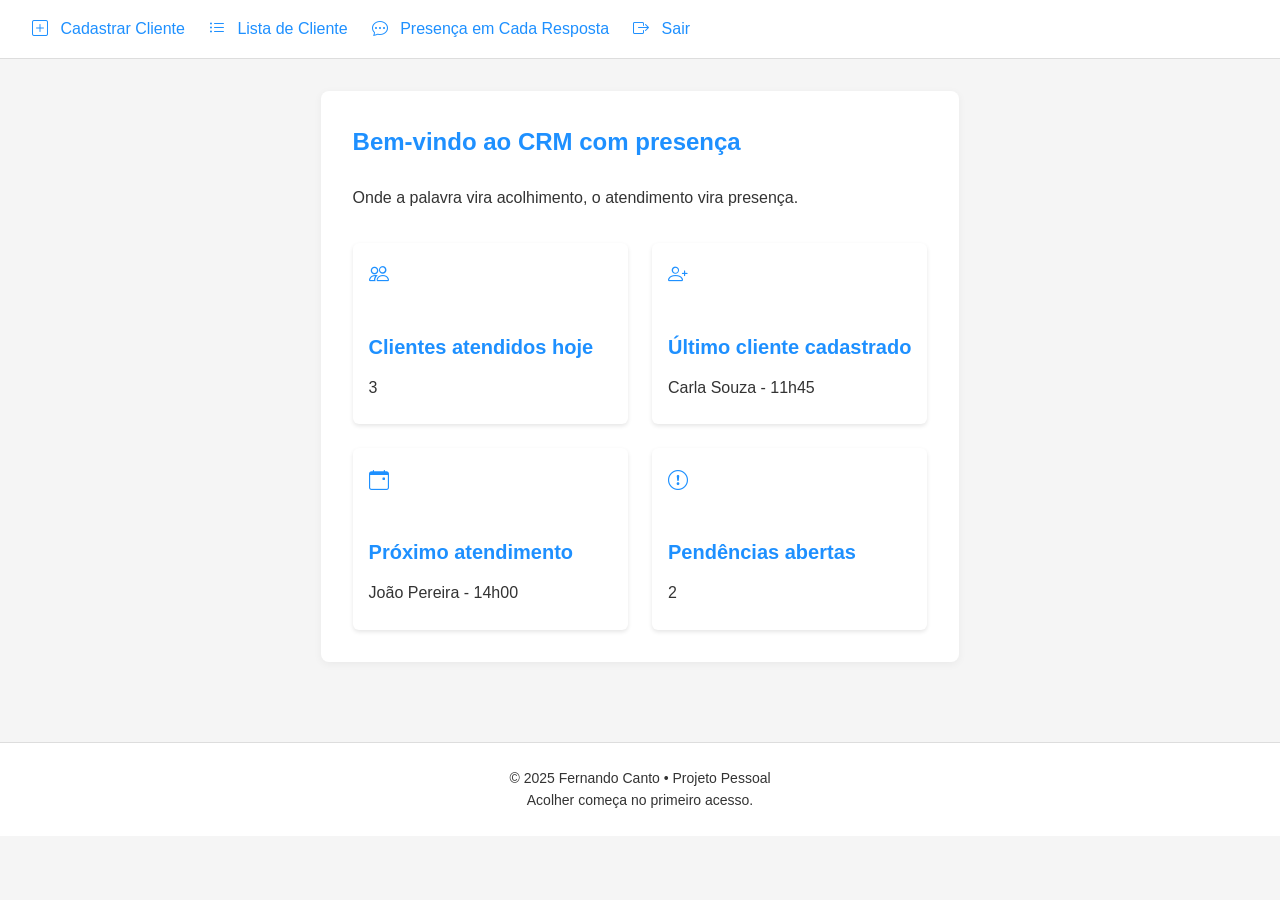
==== index.html @ e4c62bef "alteração" ====
<!DOCTYPE html>
<html lang="pt-br">
<head>
  <meta charset="UTF-8">
  <meta name="viewport" content="width=device-width, initial-scale=1.0">
  <title>CRM com Presença - Home</title>
  <link rel="stylesheet" href="CSS/style.css">
  <!-- Você pode adicionar Bootstrap Icons se quiser -->
  <link rel="stylesheet" href="https://cdn.jsdelivr.net/npm/bootstrap-icons@1.10.5/font/bootstrap-icons.css">
</head>
<body>
  <header>
    <nav>
        <ul class="menu">
            <li><i class="bi bi-plus-square"></i> <a href="cadastrar-cliente.html">Cadastrar Cliente</a></li>
            <li><i class="bi bi-list-ul"></i> <a href="lista_clientes.html">Lista de Cliente</a></li>
            <li><i class="bi bi-chat-dots"></i> <a href="presenca-em-cada-resposta.html">Presença em Cada Resposta</a></li>
            <li><i class="bi bi-box-arrow-right"></i> <a href="login.html">Sair</a></li>
          </ul>
    </nav>
  </header>

  <main>
    <section class="boas-vindas">
      <h1>Bem-vindo ao CRM com presença</h1>
      <p>Onde a palavra vira acolhimento, o atendimento vira presença.</p>
    </section>

    <section class="cards-informativos">
      <div class="card">
        <i class="bi bi-people"></i>
        <h2>Clientes atendidos hoje</h2>
        <p>3</p>
      </div>
      <div class="card">
        <i class="bi bi-person-plus"></i>
        <h2>Último cliente cadastrado</h2>
        <p>Carla Souza - 11h45</p>
      </div>
      <div class="card">
        <i class="bi bi-calendar-event"></i>
        <h2>Próximo atendimento</h2>
        <p>João Pereira - 14h00</p>
      </div>
      <div class="card">
        <i class="bi bi-exclamation-circle"></i>
        <h2>Pendências abertas</h2>
        <p>2</p>
      </div>
    </section>
  </main>

  <footer>
    <p>© 2025 Fernando Canto • Projeto Pessoal</p>
    <p>Acolher começa no primeiro acesso.</p>
  </footer>
</body>
</html>
---- CSS/style.css ----
/* Reset simples – tira margem e padding padrão de todos os elementos */
* {
    margin: 0;
    padding: 0;
    box-sizing: border-box; /* Faz com que largura/altura incluam borda e padding */
  }
  
  /* Estilo base do corpo da página */
  body {
    font-family: 'Segoe UI', sans-serif;
    background-color: #F5F5F5;
    color: #333333;
    line-height: 1.6;
    margin: 0;           /* tira espaçamentos externos */
    padding: 0;          /* evita padding lateral geral */
    display: flex;
    flex-direction: column;
    min-height: 100vh;   /* força a altura total da tela */
  }
  
  
  header {
    background-color: #FFFFFF;
    padding: 16px 32px;
    border-bottom: 1px solid #DDDDDD;
  }
  
  /* FOOTER – centralizado e com espaçamento adequado */
footer {
    background-color: #FFFFFF;
    text-align: center;
    padding: 24px 32px;
    margin-top: 48px;
    font-size: 14px;
    border-top: 1px solid #DDDDDD;
    width: 100%;
  }
  
  
  
  
  /* Menu horizontal com espaçamento entre os itens */
  .menu {
    display: flex;
    gap: 24px;
    list-style: none; /* Tira as bolinhas do menu */
    font-size: 16px;
  }
  
  /* Ícones do menu – azul e com espaço à direita */
  .menu i {
    margin-right: 8px;
    color: #1E90FF; /* Azul vibrante */
  }
  
  main {
    max-width: 1200px; /* Aumenta a largura do quadro branco */
    margin: 32px auto;
    background-color: #FFFFFF;
    padding: 32px;
    border-radius: 8px;
    box-shadow: 0 2px 8px rgba(0,0,0,0.04);
  }
  
  
  
  
  /* Títulos principais e subtítulos com azul e margem */
  h1, h2 {
    margin-bottom: 16px;
    color: #1E90FF;
  }
  
  /* Links azuis sem sublinhado */
  a {
    color: #1E90FF;
    text-decoration: none;
  }
  
  /* Estilo de status "Ativo" */
  .status.ativo {
    color: #2E8B57; /* Verde escuro */
    font-weight: bold;
  }
  
  /* Estilo de status "Pendente" */
  .status.pendente {
    color: #FFA500; /* Laranja */
    font-weight: bold;
  }
  
  /* Citação com barra azul na lateral */
  blockquote {
    font-style: italic;
    border-left: 4px solid #1E90FF;
    padding-left: 16px;
    margin: 24px 0;
  }
  
  /* === FORMULÁRIO DE CADASTRO === */
  
  /* Formulário em duas colunas */
  form {
    display: grid;
    grid-template-columns: 1fr 1fr;
    gap: 24px;
  }
  
  /* Cada grupo de campo empilhado (label em cima, input embaixo) */
  .form-group {
    display: flex;
    flex-direction: column;
  }
  
  /* Label do campo */
  .form-group label {
    font-weight: bold;
    margin-bottom: 6px;
    color: #333333;
  }
  
  /* Campos de input, select e textarea padrão */
  .form-group input,
  .form-group select,
  .form-group textarea {
    padding: 10px 12px;
    border: 1px solid #DDDDDD;
    border-radius: 6px;
    font-size: 16px;
    background-color: #FFFFFF;
  }
  
  /* Área de observação ocupa duas colunas */
  textarea {
    resize: vertical;
    min-height: 100px;
    grid-column: span 2;
  }
  
  /* Botão azul com efeito hover */
  button {
    grid-column: span 2;
    padding: 12px;
    background-color: #1E90FF;
    color: white;
    font-size: 16px;
    font-weight: bold;
    border: none;
    border-radius: 6px;
    cursor: pointer;
    transition: background 0.2s ease-in-out;
  }
  
  /* Hover no botão */
  button:hover {
    background-color: #187bcd;
  }
  
  /* === CARDS DA HOME === */

/* Container dos cards com layout fluido e responsivo */
.cards-informativos {
    display: grid;
    grid-template-columns: repeat(2, 1fr); /* Duas colunas */
    gap: 24px;
    margin-top: 32px;
  }
  
  
  /* Cada card com fundo branco, sombra e padding */
  .card {
    background-color: #ffffff;
    border-radius: 6px;
    box-shadow: 0 2px 4px rgba(0, 0, 0, 0.1);
    padding: 16px;
    min-height: 140px; /* Mantém todos os cards com altura mínima igual */
    display: flex;
    flex-direction: column;
    justify-content: space-between; /* Espaça o conteúdo igualmente */
  }
  
  /* Ícone do card */
  .card i {
    display: block;
    margin-bottom: 8px;
    font-size: 20px;
    color: #1E90FF;
  }
  
  /* Título do card */
  .card strong {
    display: block;
    font-weight: bold;
    margin-bottom: 4px;
  }
  
  /* === TABELA DE CLIENTES === */
  
  .tabela-clientes {
    width: 100%;
    border-collapse: collapse;
    margin-top: 24px;
    background-color: #fff;
    border-radius: 6px;
    overflow: hidden;
    box-shadow: 0 2px 4px rgba(0,0,0,0.05);
  }
  
  /* Cabeçalho da tabela com fundo azul */
  .tabela-clientes th {
    background-color: #1E90FF;
    color: white;
    text-align: left;
    padding: 12px;
    font-size: 14px;
  }
  
  /* Células da tabela */
  .tabela-clientes td {
    padding: 12px;
    border-top: 1px solid #eee;
    font-size: 14px;
  }
  
  /* Links da tabela */
  .tabela-clientes a {
    color: #1E90FF;
    text-decoration: none;
    font-weight: bold;
  }
  
  /* Hover nos links da tabela */
  .tabela-clientes a:hover {
    text-decoration: underline;
  }
  

  /* === ESTILO: Detalhe do Cliente === */

main {
    max-width: 800px;
    margin: 32px auto;
    background-color: #FFFFFF;
    padding: 32px;
    border-radius: 8px;
    box-shadow: 0 2px 8px rgba(0,0,0,0.05);
  }
  
  main h1 {
    font-size: 24px;
    color: #1E90FF;
    margin-bottom: 24px;
  }
  
  main h2 {
    font-size: 20px;
    color: #1E90FF;
    margin: 32px 0 12px;
    display: flex;
    align-items: center;
    gap: 8px;
  }
  
  main strong {
    font-weight: bold;
  }
  
  main p {
    margin-bottom: 8px;
  }
  
  main ul {
    padding-left: 20px;
    margin-top: 8px;
  }
  
  .voltar {
    display: inline-block;
    margin-top: 24px;
    color: #1E90FF;
    text-decoration: none;
    font-weight: bold;
  }
  
  .voltar:hover {
    text-decoration: underline;
  }
  
 /* === LOGIN === */

.tela-login {
    display: flex;
    flex-direction: column;
    align-items: center;
    padding: 48px 16px 24px;
    min-height: calc(100vh - 100px); /* espaço pro rodapé */
    background-color: #F5F5F5;
  }
  
  .login-titulo {
    font-size: 24px;
    margin-bottom: 16px;
    color: #1E90FF;
  }
  
  .avatar-placeholder {
    width: 120px;
    height: 120px;
    background-color: #eee;
    border-radius: 50%;
    box-shadow: 0 2px 6px rgba(0,0,0,0.1);
    margin-bottom: 32px;
  }
  
  .login-box {
    background-color: #ffffff;
    padding: 32px;
    border-radius: 8px;
    box-shadow: 0 2px 8px rgba(0,0,0,0.05);
    width: 100%;
    max-width: 400px;
  }
  
  .login-box form {
    display: flex;
    flex-direction: column;
    gap: 16px;
  }
  
  .login-box button {
    width: 100%;
  }
  
  .esqueci-senha {
    text-align: center;
    margin-top: 16px;
  }
  
  .esqueci-senha a {
    color: #1E90FF;
    font-size: 14px;
    text-decoration: none;
  }

 /* DESTAQUE EXCLUSIVO PARA A PÁGINA "Presença em Cada Resposta" */
.destaque {
    background-color: #ffffff;
    padding: 32px;
    border-radius: 10px;
    box-shadow: 0 4px 10px rgba(0, 0, 0, 0.06);
    margin-top: 32px;
  }
  
  /* Deixa o blockquote mais bonito e suave */
  blockquote {
    background-color: #f0f8ff;
    border-left: 4px solid #1E90FF;
    padding: 16px;
    font-style: italic;
    border-radius: 6px;
    margin-top: 24px;
    color: #333;
  }
  
  /* Aumenta um pouco o ícone no título */
  .apresentacao h1 i {
    font-size: 24px;
    margin-right: 8px;
  }
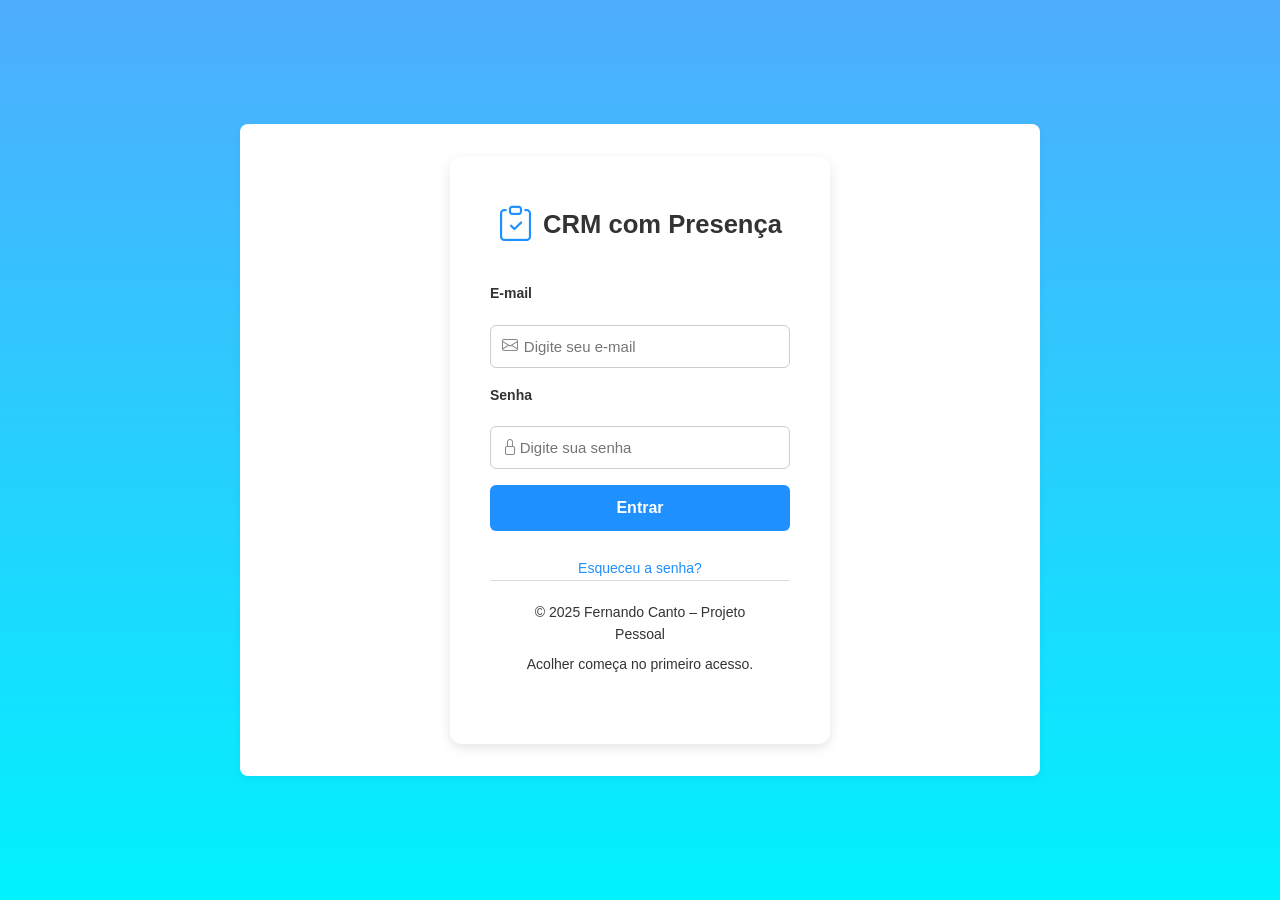
==== commit 136f396a: "code" ====
--- a/index.html
+++ b/index.html
@@ -12,10 +12,12 @@
   <header>
     <nav>
         <ul class="menu">
+            <li id="user-info"></li>
             <li><i class="bi bi-plus-square"></i> <a href="cadastrar-cliente.html">Cadastrar Cliente</a></li>
             <li><i class="bi bi-list-ul"></i> <a href="lista_clientes.html">Lista de Cliente</a></li>
             <li><i class="bi bi-chat-dots"></i> <a href="presenca-em-cada-resposta.html">Presença em Cada Resposta</a></li>
             <li><i class="bi bi-box-arrow-right"></i> <a href="login.html">Sair</a></li>
+            <li><i class="bi bi-box-arrow-right"></i> <a href="#" id="logoutBtn">Sair</a></li>
           </ul>
     </nav>
   </header>
@@ -54,5 +56,6 @@
     <p>© 2025 Fernando Canto • Projeto Pessoal</p>
     <p>Acolher começa no primeiro acesso.</p>
   </footer>
+  <script src="js/auth.js"></script>
 </body>
-</html>
+</html>
--- a/CSS/style.css
+++ b/CSS/style.css
@@ -5,10 +5,11 @@
     box-sizing: border-box; /* Faz com que largura/altura incluam borda e padding */
   }
   
+  
   /* Estilo base do corpo da página */
   body {
     font-family: 'Segoe UI', sans-serif;
-    background-color: #F5F5F5;
+    background: linear-gradient(to bottom, #4facfe 0%, #00f2fe 100%);
     color: #333333;
     line-height: 1.6;
     margin: 0;           /* tira espaçamentos externos */
@@ -17,6 +18,7 @@
     flex-direction: column;
     min-height: 100vh;   /* força a altura total da tela */
   }
+
   
   
   header {
@@ -27,15 +29,17 @@
   
   /* FOOTER – centralizado e com espaçamento adequado */
 footer {
-    background-color: #FFFFFF;
-    text-align: center;
-    padding: 24px 32px;
-    margin-top: 48px;
-    font-size: 14px;
-    border-top: 1px solid #DDDDDD;
-    width: 100%;
-  }
-  
+    background-color: #fff;
+  text-align: center;
+  padding: 20px;
+  margin-top: auto;
+  font-size: 14px;
+  color: #333333;
+  border-top: 1px solid #DDDDDD;
+  width: 100%;
+  }
+  
+
   
   
   
@@ -44,7 +48,7 @@
     display: flex;
     gap: 24px;
     list-style: none; /* Tira as bolinhas do menu */
-    font-size: 16px;
+    font-size: 18px;
   }
   
   /* Ícones do menu – azul e com espaço à direita */
@@ -286,85 +290,131 @@
     text-decoration: underline;
   }
   
- /* === LOGIN === */
-
-.tela-login {
-    display: flex;
-    flex-direction: column;
-    align-items: center;
-    padding: 48px 16px 24px;
-    min-height: calc(100vh - 100px); /* espaço pro rodapé */
-    background-color: #F5F5F5;
-  }
-  
-  .login-titulo {
-    font-size: 24px;
-    margin-bottom: 16px;
-    color: #1E90FF;
-  }
-  
-  .avatar-placeholder {
-    width: 120px;
-    height: 120px;
-    background-color: #eee;
-    border-radius: 50%;
-    box-shadow: 0 2px 6px rgba(0,0,0,0.1);
-    margin-bottom: 32px;
-  }
-  
-  .login-box {
-    background-color: #ffffff;
-    padding: 32px;
-    border-radius: 8px;
-    box-shadow: 0 2px 8px rgba(0,0,0,0.05);
-    width: 100%;
-    max-width: 400px;
-  }
-  
-  .login-box form {
-    display: flex;
-    flex-direction: column;
-    gap: 16px;
-  }
-  
-  .login-box button {
-    width: 100%;
-  }
-  
-  .esqueci-senha {
-    text-align: center;
-    margin-top: 16px;
-  }
-  
-  .esqueci-senha a {
-    color: #1E90FF;
-    font-size: 14px;
-    text-decoration: none;
-  }
-
- /* DESTAQUE EXCLUSIVO PARA A PÁGINA "Presença em Cada Resposta" */
-.destaque {
-    background-color: #ffffff;
-    padding: 32px;
-    border-radius: 10px;
-    box-shadow: 0 4px 10px rgba(0, 0, 0, 0.06);
-    margin-top: 32px;
-  }
-  
-  /* Deixa o blockquote mais bonito e suave */
-  blockquote {
-    background-color: #f0f8ff;
-    border-left: 4px solid #1E90FF;
-    padding: 16px;
-    font-style: italic;
-    border-radius: 6px;
-    margin-top: 24px;
-    color: #333;
-  }
-  
-  /* Aumenta um pouco o ícone no título */
-  .apresentacao h1 i {
-    font-size: 24px;
-    margin-right: 8px;
-  }
-  +  /* Login */
+
+
+ body {
+  font-family: 'Segoe UI', sans-serif;
+  background-color: #f5f5f5;
+  margin: 0;
+  
+  
+}
+
+.container {
+  display: flex;
+  justify-content: center;
+  align-items: center;
+  width: 100%;
+}
+
+.login-box {
+  background: #fff;
+  padding: 40px;
+  border-radius: 12px;
+  box-shadow: 0 4px 12px rgba(0, 0, 0, 0.1);
+  width: 380px;
+  text-align: center;
+}
+
+.logo {
+  display: flex;
+  align-items: center;
+  justify-content: center;
+  font-size: 1.6rem;
+  margin-bottom: 30px;
+}
+
+.logo i {
+  font-size: 2.2rem;
+  color: #1E90FF;
+  margin-right: 10px;
+}
+
+.titulo-logo {
+  font-weight: bold;
+}
+
+.login-form {
+  display: flex;
+  flex-direction: column;
+  gap: 16px;
+  text-align: left;
+}
+
+.login-form label {
+  font-weight: bold;
+  font-size: 14px;
+  color: #333;
+  margin-bottom: 4px;
+}
+
+.input-wrapper {
+  position: relative;
+}
+
+.input-wrapper i {
+  position: absolute;
+  top: 50%;
+  left: 12px;
+  transform: translateY(-50%);
+  color: #888;
+  font-size: 16px;
+}
+
+.input-wrapper input {
+  padding-left: 38px;
+  width: 100%;
+  padding: 12px;
+  font-size: 15px;
+  border-radius: 6px;
+  border: 1px solid #ccc;
+}
+
+button {
+  background-color: #1E90FF;
+  color: white;
+  padding: 14px;
+  font-size: 16px;
+  border: none;
+  border-radius: 6px;
+  cursor: pointer;
+  transition: background-color 0.3s;
+}
+
+button:hover {
+  background-color: #187bcd;
+}
+
+.forgot-password {
+  text-align: center;
+  color: #1E90FF;
+  font-size: 14px;
+  text-decoration: none;
+  margin-top: 10px;
+}
+
+/* ——— Só para a página de login ——— */
+body.login-page {
+  /* gradiente vertical */
+  background: linear-gradient(to bottom, #4facfe 0%, #00f2fe 100%);
+  display: flex;
+  justify-content: center;
+  align-items: center;
+  min-height: 100vh;
+  margin: 0;
+}
+
+/* mantém o container e o bloco internos iguais aos que você já tinha */
+body.login-page .container {
+  width: 100%;
+}
+
+body.login-page .login-box {
+  background: #fff;
+  padding: 40px;
+  border-radius: 12px;
+  box-shadow: 0 4px 12px rgba(0,0,0,0.1);
+  width: 380px;
+  text-align: center;
+}
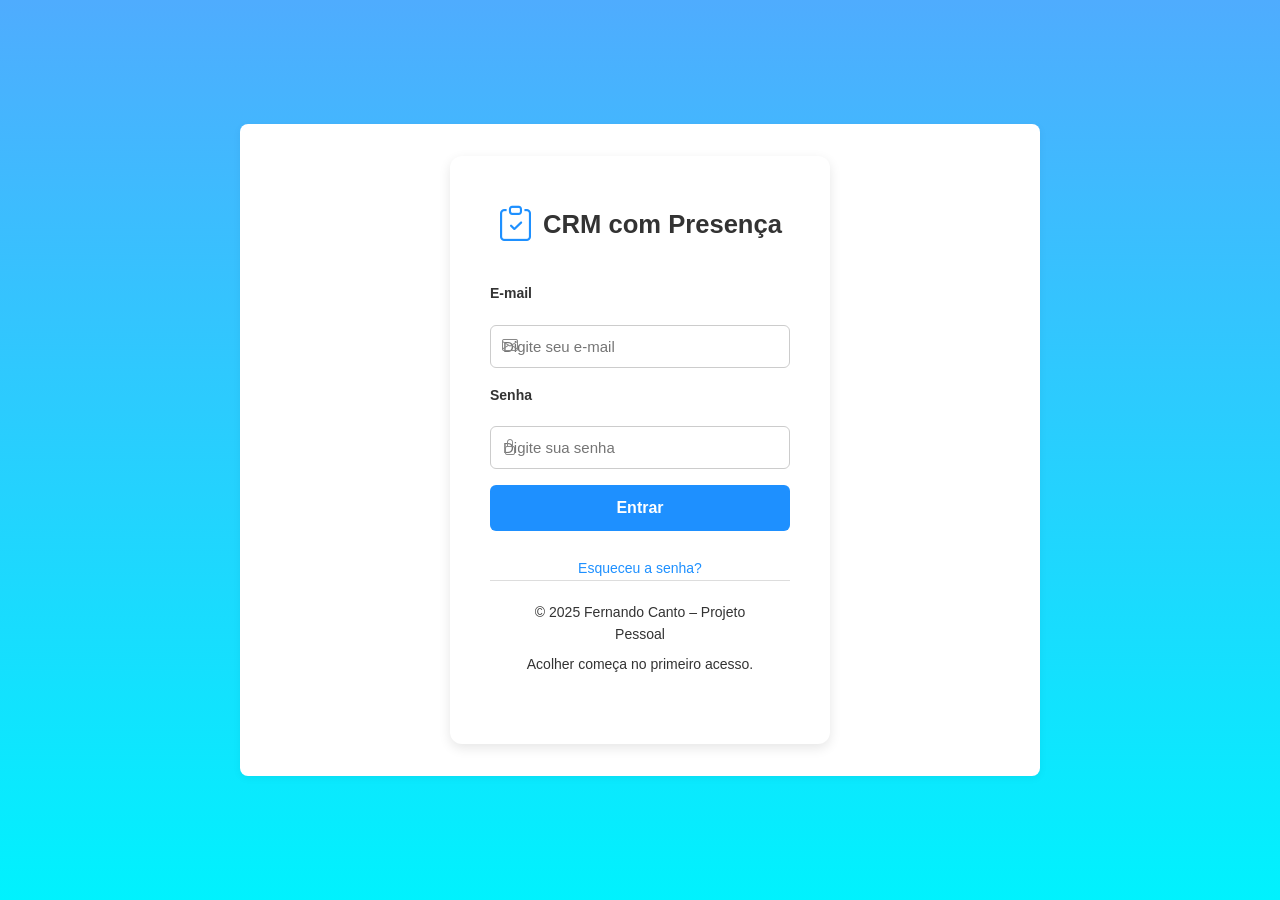
==== commit dd181337: "git add code" ====
--- a/index.html
+++ b/index.html
@@ -13,11 +13,13 @@
     <nav>
         <ul class="menu">
             <li id="user-info"></li>
+            <li><i class="bi bi-house"></i> <a href="index.html">Home</a></li>
             <li><i class="bi bi-plus-square"></i> <a href="cadastrar-cliente.html">Cadastrar Cliente</a></li>
             <li><i class="bi bi-list-ul"></i> <a href="lista_clientes.html">Lista de Cliente</a></li>
             <li><i class="bi bi-chat-dots"></i> <a href="presenca-em-cada-resposta.html">Presença em Cada Resposta</a></li>
-            <li><i class="bi bi-box-arrow-right"></i> <a href="login.html">Sair</a></li>
-            <li><i class="bi bi-box-arrow-right"></i> <a href="#" id="logoutBtn">Sair</a></li>
+            <li><i class="bi bi-box-arrow-right"></i> <a href="login_home.html" id="logout-link">Sair</a></li>
+
+           
           </ul>
     </nav>
   </header>
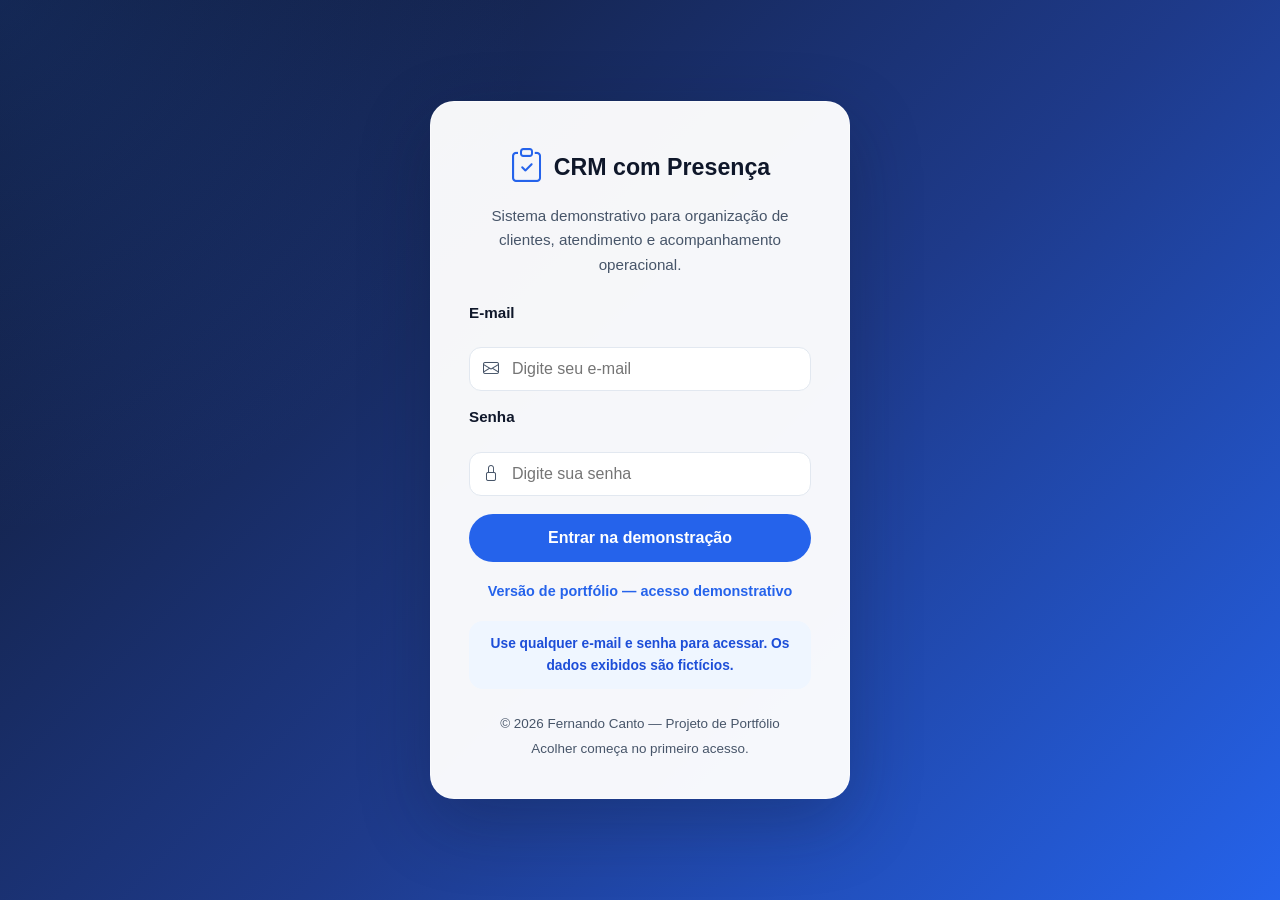
==== commit c73f77cf: "Melhora dashboard inicial do CRM" ====
--- a/index.html
+++ b/index.html
@@ -5,58 +5,58 @@
   <meta name="viewport" content="width=device-width, initial-scale=1.0">
   <title>CRM com Presença - Home</title>
   <link rel="stylesheet" href="CSS/style.css">
-  <!-- Você pode adicionar Bootstrap Icons se quiser -->
   <link rel="stylesheet" href="https://cdn.jsdelivr.net/npm/bootstrap-icons@1.10.5/font/bootstrap-icons.css">
 </head>
 <body>
   <header>
     <nav>
-        <ul class="menu">
-            <li id="user-info"></li>
-            <li><i class="bi bi-house"></i> <a href="index.html">Home</a></li>
-            <li><i class="bi bi-plus-square"></i> <a href="cadastrar-cliente.html">Cadastrar Cliente</a></li>
-            <li><i class="bi bi-list-ul"></i> <a href="lista_clientes.html">Lista de Cliente</a></li>
-            <li><i class="bi bi-chat-dots"></i> <a href="presenca-em-cada-resposta.html">Presença em Cada Resposta</a></li>
-            <li><i class="bi bi-box-arrow-right"></i> <a href="login_home.html" id="logout-link">Sair</a></li>
-
-           
-          </ul>
+      <ul class="menu">
+        <li id="user-info"></li>
+        <li><i class="bi bi-house"></i> <a href="index.html">Home</a></li>
+        <li><i class="bi bi-plus-square"></i> <a href="cadastrar-cliente.html">Cadastrar Cliente</a></li>
+        <li><i class="bi bi-list-ul"></i> <a href="lista_clientes.html">Lista de Clientes</a></li>
+        <li><i class="bi bi-chat-dots"></i> <a href="presenca-em-cada-resposta.html">Presença em Cada Resposta</a></li>
+        <li><i class="bi bi-box-arrow-right"></i> <a href="login_home.html" id="logoutBtn">Sair</a></li>
+      </ul>
     </nav>
   </header>
 
   <main>
     <section class="boas-vindas">
-      <h1>Bem-vindo ao CRM com presença</h1>
-      <p>Onde a palavra vira acolhimento, o atendimento vira presença.</p>
+      <h1>Bem-vindo ao CRM com Presença</h1>
+      <p>Dashboard demonstrativo para acompanhamento de clientes, atendimentos e pendências operacionais.</p>
     </section>
 
     <section class="cards-informativos">
-      <div class="card">
+      <article class="card">
         <i class="bi bi-people"></i>
         <h2>Clientes atendidos hoje</h2>
-        <p>3</p>
-      </div>
-      <div class="card">
+        <p>3 atendimentos registrados</p>
+      </article>
+
+      <article class="card">
         <i class="bi bi-person-plus"></i>
         <h2>Último cliente cadastrado</h2>
-        <p>Carla Souza - 11h45</p>
-      </div>
-      <div class="card">
+        <p>Carla Souza — 11h45</p>
+      </article>
+
+      <article class="card">
         <i class="bi bi-calendar-event"></i>
         <h2>Próximo atendimento</h2>
-        <p>João Pereira - 14h00</p>
-      </div>
-      <div class="card">
+        <p>João Pereira — 14h00</p>
+      </article>
+
+      <article class="card">
         <i class="bi bi-exclamation-circle"></i>
         <h2>Pendências abertas</h2>
-        <p>2</p>
-      </div>
+        <p>2 pendências em acompanhamento</p>
+      </article>
     </section>
   </main>
 
   <footer>
-    <p>© 2025 Fernando Canto • Projeto Pessoal</p>
-    <p>Acolher começa no primeiro acesso.</p>
+    <p>© 2026 Fernando Canto — Projeto de Portfólio</p>
+    <p>Versão demonstrativa com dados fictícios.</p>
   </footer>
   <script src="js/auth.js"></script>
 </body>
--- a/CSS/style.css
+++ b/CSS/style.css
@@ -1,352 +1,398 @@
-/* Reset simples – tira margem e padding padrão de todos os elementos */
+:root {
+  --bg: #f6f8fb;
+  --surface: #ffffff;
+  --surface-alt: #f1f5f9;
+  --text: #0f172a;
+  --muted: #475569;
+  --primary: #2563eb;
+  --primary-dark: #1d4ed8;
+  --success: #16a34a;
+  --warning: #d97706;
+  --border: #e2e8f0;
+  --shadow: 0 18px 45px rgba(15, 23, 42, 0.08);
+  --radius: 18px;
+}
+
 * {
-    margin: 0;
-    padding: 0;
-    box-sizing: border-box; /* Faz com que largura/altura incluam borda e padding */
-  }
-  
-  
-  /* Estilo base do corpo da página */
-  body {
-    font-family: 'Segoe UI', sans-serif;
-    background: linear-gradient(to bottom, #4facfe 0%, #00f2fe 100%);
-    color: #333333;
-    line-height: 1.6;
-    margin: 0;           /* tira espaçamentos externos */
-    padding: 0;          /* evita padding lateral geral */
-    display: flex;
-    flex-direction: column;
-    min-height: 100vh;   /* força a altura total da tela */
-  }
-
-  
-  
-  header {
-    background-color: #FFFFFF;
-    padding: 16px 32px;
-    border-bottom: 1px solid #DDDDDD;
-  }
-  
-  /* FOOTER – centralizado e com espaçamento adequado */
+  margin: 0;
+  padding: 0;
+  box-sizing: border-box;
+}
+
+html {
+  scroll-behavior: smooth;
+}
+
+body {
+  min-height: 100vh;
+  font-family: "Segoe UI", Arial, sans-serif;
+  background:
+    radial-gradient(circle at top left, rgba(37, 99, 235, 0.10), transparent 34%),
+    var(--bg);
+  color: var(--text);
+  line-height: 1.6;
+  display: flex;
+  flex-direction: column;
+}
+
+a {
+  color: var(--primary);
+  text-decoration: none;
+  font-weight: 600;
+}
+
+a:hover {
+  color: var(--primary-dark);
+}
+
+header {
+  background: rgba(255, 255, 255, 0.92);
+  border-bottom: 1px solid var(--border);
+  backdrop-filter: blur(12px);
+  position: sticky;
+  top: 0;
+  z-index: 20;
+}
+
+nav {
+  width: min(100% - 32px, 1120px);
+  margin: 0 auto;
+}
+
+.menu {
+  min-height: 72px;
+  display: flex;
+  align-items: center;
+  gap: 18px;
+  list-style: none;
+  flex-wrap: wrap;
+}
+
+.menu li {
+  display: inline-flex;
+  align-items: center;
+  gap: 8px;
+  color: var(--muted);
+  font-size: 0.95rem;
+}
+
+.menu i {
+  color: var(--primary);
+  font-size: 1rem;
+}
+
+.menu a {
+  color: var(--muted);
+  font-weight: 700;
+}
+
+.menu a:hover {
+  color: var(--primary);
+}
+
+#user-info {
+  background: #dbeafe;
+  color: var(--primary-dark);
+  padding: 6px 12px;
+  border-radius: 999px;
+  font-weight: 800;
+  font-size: 0.82rem;
+}
+
+#user-info:empty {
+  display: none;
+}
+
+main {
+  width: min(100% - 32px, 920px);
+  margin: 42px auto;
+  background: var(--surface);
+  padding: 34px;
+  border: 1px solid var(--border);
+  border-radius: var(--radius);
+  box-shadow: var(--shadow);
+}
+
+h1,
+h2 {
+  color: var(--text);
+  line-height: 1.2;
+}
+
+h1 {
+  font-size: clamp(1.8rem, 4vw, 2.5rem);
+  letter-spacing: -0.04em;
+  margin-bottom: 14px;
+}
+
+h2 {
+  font-size: 1.25rem;
+  margin: 28px 0 12px;
+}
+
+main > p,
+.boas-vindas p,
+.apresentacao p {
+  color: var(--muted);
+  margin-bottom: 10px;
+}
+
+.boas-vindas {
+  margin-bottom: 26px;
+}
+
+.boas-vindas::after {
+  content: "Versão demonstrativa com dados fictícios para fins de portfólio.";
+  display: inline-flex;
+  margin-top: 16px;
+  padding: 8px 12px;
+  border-radius: 999px;
+  background: #eff6ff;
+  color: var(--primary-dark);
+  font-size: 0.86rem;
+  font-weight: 800;
+}
+
+.cards-informativos {
+  display: grid;
+  grid-template-columns: repeat(2, 1fr);
+  gap: 18px;
+  margin-top: 28px;
+}
+
+.card {
+  background: var(--surface);
+  border: 1px solid var(--border);
+  border-radius: 16px;
+  padding: 22px;
+  min-height: 160px;
+  display: flex;
+  flex-direction: column;
+  justify-content: space-between;
+  box-shadow: 0 10px 28px rgba(15, 23, 42, 0.05);
+}
+
+.card i {
+  font-size: 1.4rem;
+  color: var(--primary);
+  margin-bottom: 18px;
+}
+
+.card h2 {
+  color: var(--primary);
+  font-size: 1.15rem;
+  margin: 0 0 12px;
+  letter-spacing: -0.02em;
+}
+
+.card p {
+  color: var(--text);
+  font-weight: 600;
+}
+
+form {
+  display: grid;
+  grid-template-columns: 1fr 1fr;
+  gap: 22px;
+  margin-top: 24px;
+}
+
+.form-group {
+  display: flex;
+  flex-direction: column;
+}
+
+.form-group label,
+.login-form label {
+  font-weight: 800;
+  margin-bottom: 8px;
+  color: var(--text);
+  font-size: 0.95rem;
+}
+
+.form-group input,
+.form-group select,
+.form-group textarea,
+.input-wrapper input {
+  width: 100%;
+  padding: 12px 14px;
+  border: 1px solid var(--border);
+  border-radius: 12px;
+  font-size: 1rem;
+  background: #ffffff;
+  color: var(--text);
+  outline: none;
+  transition: border-color 0.2s ease, box-shadow 0.2s ease;
+}
+
+.form-group input:focus,
+.form-group select:focus,
+.form-group textarea:focus,
+.input-wrapper input:focus {
+  border-color: var(--primary);
+  box-shadow: 0 0 0 4px rgba(37, 99, 235, 0.12);
+}
+
+textarea {
+  resize: vertical;
+  min-height: 120px;
+}
+
+button {
+  grid-column: span 2;
+  min-height: 48px;
+  padding: 12px 18px;
+  background: var(--primary);
+  color: #ffffff;
+  font-size: 1rem;
+  font-weight: 800;
+  border: none;
+  border-radius: 999px;
+  cursor: pointer;
+  transition: background 0.2s ease, transform 0.2s ease;
+}
+
+button:hover {
+  background: var(--primary-dark);
+  transform: translateY(-1px);
+}
+
+.tabela-clientes {
+  width: 100%;
+  border-collapse: collapse;
+  margin-top: 24px;
+  background: #ffffff;
+  border: 1px solid var(--border);
+  border-radius: 16px;
+  overflow: hidden;
+  box-shadow: 0 10px 28px rgba(15, 23, 42, 0.05);
+}
+
+.tabela-clientes th {
+  background: #eff6ff;
+  color: var(--primary-dark);
+  text-align: left;
+  padding: 14px;
+  font-size: 0.9rem;
+}
+
+.tabela-clientes td {
+  padding: 14px;
+  border-top: 1px solid var(--border);
+  font-size: 0.92rem;
+  color: var(--muted);
+}
+
+.status.ativo,
+.status.pendente {
+  display: inline-flex;
+  padding: 5px 10px;
+  border-radius: 999px;
+  font-weight: 800;
+  font-size: 0.8rem;
+}
+
+.status.ativo {
+  color: #166534;
+  background: #dcfce7;
+}
+
+.status.pendente {
+  color: #92400e;
+  background: #fef3c7;
+}
+
+blockquote {
+  font-style: italic;
+  border-left: 4px solid var(--primary);
+  padding: 18px 0 18px 18px;
+  margin: 28px 0 0;
+  color: var(--text);
+  background: #f8fafc;
+  border-radius: 0 12px 12px 0;
+}
+
+.voltar {
+  display: inline-block;
+  margin-top: 24px;
+}
+
 footer {
-    background-color: #fff;
+  margin-top: auto;
+  padding: 22px 16px;
   text-align: center;
-  padding: 20px;
-  margin-top: auto;
-  font-size: 14px;
-  color: #333333;
-  border-top: 1px solid #DDDDDD;
-  width: 100%;
-  }
-  
-
-  
-  
-  
-  /* Menu horizontal com espaçamento entre os itens */
-  .menu {
-    display: flex;
-    gap: 24px;
-    list-style: none; /* Tira as bolinhas do menu */
-    font-size: 18px;
-  }
-  
-  /* Ícones do menu – azul e com espaço à direita */
-  .menu i {
-    margin-right: 8px;
-    color: #1E90FF; /* Azul vibrante */
-  }
-  
-  main {
-    max-width: 1200px; /* Aumenta a largura do quadro branco */
-    margin: 32px auto;
-    background-color: #FFFFFF;
-    padding: 32px;
-    border-radius: 8px;
-    box-shadow: 0 2px 8px rgba(0,0,0,0.04);
-  }
-  
-  
-  
-  
-  /* Títulos principais e subtítulos com azul e margem */
-  h1, h2 {
-    margin-bottom: 16px;
-    color: #1E90FF;
-  }
-  
-  /* Links azuis sem sublinhado */
-  a {
-    color: #1E90FF;
-    text-decoration: none;
-  }
-  
-  /* Estilo de status "Ativo" */
-  .status.ativo {
-    color: #2E8B57; /* Verde escuro */
-    font-weight: bold;
-  }
-  
-  /* Estilo de status "Pendente" */
-  .status.pendente {
-    color: #FFA500; /* Laranja */
-    font-weight: bold;
-  }
-  
-  /* Citação com barra azul na lateral */
-  blockquote {
-    font-style: italic;
-    border-left: 4px solid #1E90FF;
-    padding-left: 16px;
-    margin: 24px 0;
-  }
-  
-  /* === FORMULÁRIO DE CADASTRO === */
-  
-  /* Formulário em duas colunas */
-  form {
-    display: grid;
-    grid-template-columns: 1fr 1fr;
-    gap: 24px;
-  }
-  
-  /* Cada grupo de campo empilhado (label em cima, input embaixo) */
-  .form-group {
-    display: flex;
-    flex-direction: column;
-  }
-  
-  /* Label do campo */
-  .form-group label {
-    font-weight: bold;
-    margin-bottom: 6px;
-    color: #333333;
-  }
-  
-  /* Campos de input, select e textarea padrão */
-  .form-group input,
-  .form-group select,
-  .form-group textarea {
-    padding: 10px 12px;
-    border: 1px solid #DDDDDD;
-    border-radius: 6px;
-    font-size: 16px;
-    background-color: #FFFFFF;
-  }
-  
-  /* Área de observação ocupa duas colunas */
-  textarea {
-    resize: vertical;
-    min-height: 100px;
-    grid-column: span 2;
-  }
-  
-  /* Botão azul com efeito hover */
-  button {
-    grid-column: span 2;
-    padding: 12px;
-    background-color: #1E90FF;
-    color: white;
-    font-size: 16px;
-    font-weight: bold;
-    border: none;
-    border-radius: 6px;
-    cursor: pointer;
-    transition: background 0.2s ease-in-out;
-  }
-  
-  /* Hover no botão */
-  button:hover {
-    background-color: #187bcd;
-  }
-  
-  /* === CARDS DA HOME === */
-
-/* Container dos cards com layout fluido e responsivo */
-.cards-informativos {
-    display: grid;
-    grid-template-columns: repeat(2, 1fr); /* Duas colunas */
-    gap: 24px;
-    margin-top: 32px;
-  }
-  
-  
-  /* Cada card com fundo branco, sombra e padding */
-  .card {
-    background-color: #ffffff;
-    border-radius: 6px;
-    box-shadow: 0 2px 4px rgba(0, 0, 0, 0.1);
-    padding: 16px;
-    min-height: 140px; /* Mantém todos os cards com altura mínima igual */
-    display: flex;
-    flex-direction: column;
-    justify-content: space-between; /* Espaça o conteúdo igualmente */
-  }
-  
-  /* Ícone do card */
-  .card i {
-    display: block;
-    margin-bottom: 8px;
-    font-size: 20px;
-    color: #1E90FF;
-  }
-  
-  /* Título do card */
-  .card strong {
-    display: block;
-    font-weight: bold;
-    margin-bottom: 4px;
-  }
-  
-  /* === TABELA DE CLIENTES === */
-  
-  .tabela-clientes {
-    width: 100%;
-    border-collapse: collapse;
-    margin-top: 24px;
-    background-color: #fff;
-    border-radius: 6px;
-    overflow: hidden;
-    box-shadow: 0 2px 4px rgba(0,0,0,0.05);
-  }
-  
-  /* Cabeçalho da tabela com fundo azul */
-  .tabela-clientes th {
-    background-color: #1E90FF;
-    color: white;
-    text-align: left;
-    padding: 12px;
-    font-size: 14px;
-  }
-  
-  /* Células da tabela */
-  .tabela-clientes td {
-    padding: 12px;
-    border-top: 1px solid #eee;
-    font-size: 14px;
-  }
-  
-  /* Links da tabela */
-  .tabela-clientes a {
-    color: #1E90FF;
-    text-decoration: none;
-    font-weight: bold;
-  }
-  
-  /* Hover nos links da tabela */
-  .tabela-clientes a:hover {
-    text-decoration: underline;
-  }
-  
-
-  /* === ESTILO: Detalhe do Cliente === */
-
-main {
-    max-width: 800px;
-    margin: 32px auto;
-    background-color: #FFFFFF;
-    padding: 32px;
-    border-radius: 8px;
-    box-shadow: 0 2px 8px rgba(0,0,0,0.05);
-  }
-  
-  main h1 {
-    font-size: 24px;
-    color: #1E90FF;
-    margin-bottom: 24px;
-  }
-  
-  main h2 {
-    font-size: 20px;
-    color: #1E90FF;
-    margin: 32px 0 12px;
-    display: flex;
-    align-items: center;
-    gap: 8px;
-  }
-  
-  main strong {
-    font-weight: bold;
-  }
-  
-  main p {
-    margin-bottom: 8px;
-  }
-  
-  main ul {
-    padding-left: 20px;
-    margin-top: 8px;
-  }
-  
-  .voltar {
-    display: inline-block;
-    margin-top: 24px;
-    color: #1E90FF;
-    text-decoration: none;
-    font-weight: bold;
-  }
-  
-  .voltar:hover {
-    text-decoration: underline;
-  }
-  
-  /* Login */
-
-
- body {
-  font-family: 'Segoe UI', sans-serif;
-  background-color: #f5f5f5;
-  margin: 0;
-  
-  
-}
-
-.container {
+  font-size: 0.9rem;
+  color: var(--muted);
+  background: #ffffff;
+  border-top: 1px solid var(--border);
+}
+
+footer p + p {
+  margin-top: 4px;
+}
+
+body.login-page {
+  min-height: 100vh;
+  background:
+    radial-gradient(circle at top left, rgba(37, 99, 235, 0.22), transparent 34%),
+    linear-gradient(135deg, #0f172a 0%, #1e3a8a 55%, #2563eb 100%);
   display: flex;
   justify-content: center;
   align-items: center;
+  padding: 24px;
+}
+
+body.login-page main.container {
   width: 100%;
+  max-width: 420px;
+  margin: 0 auto;
+  padding: 0;
+  background: transparent;
+  border: none;
+  box-shadow: none;
 }
 
 .login-box {
-  background: #fff;
-  padding: 40px;
-  border-radius: 12px;
-  box-shadow: 0 4px 12px rgba(0, 0, 0, 0.1);
-  width: 380px;
+  width: 100%;
+  background: rgba(255, 255, 255, 0.96);
+  padding: 38px;
+  border-radius: 24px;
+  box-shadow: 0 24px 70px rgba(15, 23, 42, 0.28);
   text-align: center;
+  border: 1px solid rgba(255, 255, 255, 0.55);
 }
 
 .logo {
   display: flex;
   align-items: center;
   justify-content: center;
-  font-size: 1.6rem;
-  margin-bottom: 30px;
+  gap: 10px;
+  font-size: 1.45rem;
+  margin-bottom: 10px;
+  color: var(--text);
 }
 
 .logo i {
-  font-size: 2.2rem;
-  color: #1E90FF;
-  margin-right: 10px;
+  font-size: 2.1rem;
+  color: var(--primary);
 }
 
 .titulo-logo {
-  font-weight: bold;
+  font-weight: 800;
+}
+
+.login-subtitle {
+  color: var(--muted);
+  font-size: 0.95rem;
+  margin-bottom: 24px;
 }
 
 .login-form {
   display: flex;
   flex-direction: column;
-  gap: 16px;
+  gap: 14px;
   text-align: left;
-}
-
-.login-form label {
-  font-weight: bold;
-  font-size: 14px;
-  color: #333;
-  margin-bottom: 4px;
+  margin-top: 18px;
 }
 
 .input-wrapper {
@@ -356,65 +402,89 @@
 .input-wrapper i {
   position: absolute;
   top: 50%;
-  left: 12px;
+  left: 14px;
   transform: translateY(-50%);
-  color: #888;
-  font-size: 16px;
+  color: var(--muted);
+  font-size: 1rem;
 }
 
 .input-wrapper input {
-  padding-left: 38px;
-  width: 100%;
-  padding: 12px;
-  font-size: 15px;
-  border-radius: 6px;
-  border: 1px solid #ccc;
-}
-
-button {
-  background-color: #1E90FF;
-  color: white;
-  padding: 14px;
-  font-size: 16px;
-  border: none;
-  border-radius: 6px;
-  cursor: pointer;
-  transition: background-color 0.3s;
-}
-
-button:hover {
-  background-color: #187bcd;
+  padding-left: 42px;
+}
+
+.login-form button {
+  grid-column: auto;
+  margin-top: 4px;
 }
 
 .forgot-password {
   text-align: center;
-  color: #1E90FF;
-  font-size: 14px;
-  text-decoration: none;
-  margin-top: 10px;
-}
-
-/* ——— Só para a página de login ——— */
-body.login-page {
-  /* gradiente vertical */
-  background: linear-gradient(to bottom, #4facfe 0%, #00f2fe 100%);
-  display: flex;
-  justify-content: center;
-  align-items: center;
-  min-height: 100vh;
-  margin: 0;
-}
-
-/* mantém o container e o bloco internos iguais aos que você já tinha */
-body.login-page .container {
-  width: 100%;
-}
-
-body.login-page .login-box {
-  background: #fff;
-  padding: 40px;
-  border-radius: 12px;
-  box-shadow: 0 4px 12px rgba(0,0,0,0.1);
-  width: 380px;
-  text-align: center;
-}
+  color: var(--primary);
+  font-size: 0.9rem;
+  margin-top: 4px;
+}
+
+.demo-note {
+  margin-top: 18px;
+  padding: 12px;
+  border-radius: 14px;
+  background: #eff6ff;
+  color: var(--primary-dark);
+  font-size: 0.86rem;
+  font-weight: 700;
+}
+
+body.login-page footer {
+  margin-top: 24px;
+  padding: 0;
+  background: transparent;
+  border: none;
+}
+
+body.login-page footer p {
+  color: var(--muted);
+  font-size: 0.84rem;
+}
+
+@media (max-width: 760px) {
+  nav {
+    width: min(100% - 24px, 1120px);
+  }
+
+  .menu {
+    align-items: flex-start;
+    gap: 12px;
+    padding: 14px 0;
+  }
+
+  .menu li {
+    font-size: 0.9rem;
+  }
+
+  main {
+    width: min(100% - 24px, 920px);
+    margin: 24px auto;
+    padding: 24px;
+  }
+
+  .cards-informativos,
+  form {
+    grid-template-columns: 1fr;
+  }
+
+  .form-group[style],
+  textarea,
+  button {
+    grid-column: auto !important;
+  }
+
+  .tabela-clientes {
+    display: block;
+    overflow-x: auto;
+    white-space: nowrap;
+  }
+
+  .login-box {
+    padding: 28px;
+  }
+}
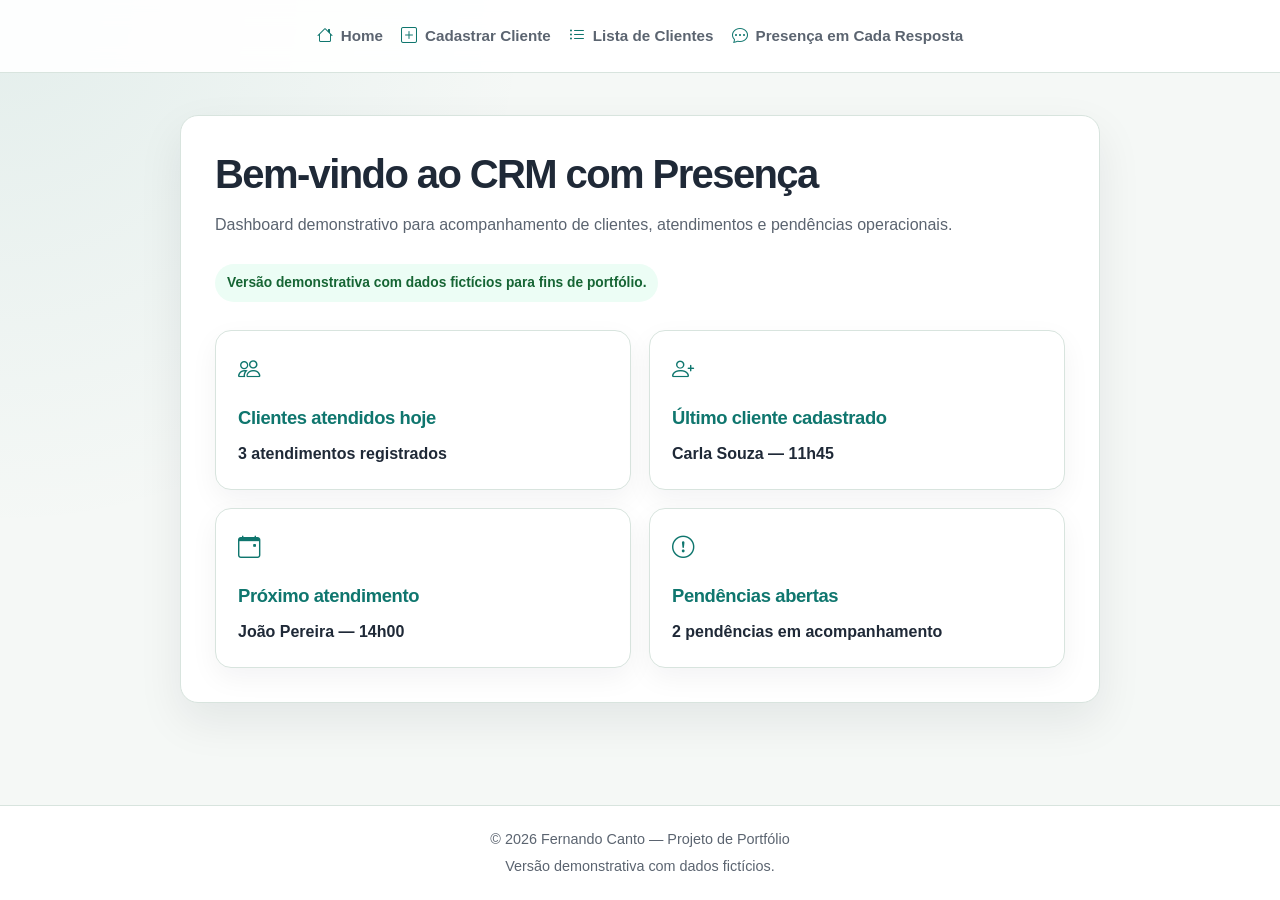
==== commit 934922c3: "Remove autenticação visual da home do CRM" ====
--- a/index.html
+++ b/index.html
@@ -11,12 +11,10 @@
   <header>
     <nav>
       <ul class="menu">
-        <li id="user-info"></li>
         <li><i class="bi bi-house"></i> <a href="index.html">Home</a></li>
         <li><i class="bi bi-plus-square"></i> <a href="cadastrar-cliente.html">Cadastrar Cliente</a></li>
         <li><i class="bi bi-list-ul"></i> <a href="lista_clientes.html">Lista de Clientes</a></li>
         <li><i class="bi bi-chat-dots"></i> <a href="presenca-em-cada-resposta.html">Presença em Cada Resposta</a></li>
-        <li><i class="bi bi-box-arrow-right"></i> <a href="login_home.html" id="logoutBtn">Sair</a></li>
       </ul>
     </nav>
   </header>
@@ -58,6 +56,5 @@
     <p>© 2026 Fernando Canto — Projeto de Portfólio</p>
     <p>Versão demonstrativa com dados fictícios.</p>
   </footer>
-  <script src="js/auth.js"></script>
 </body>
 </html>
--- a/CSS/style.css
+++ b/CSS/style.css
@@ -1,14 +1,14 @@
 :root {
-  --bg: #f6f8fb;
+  --bg: #f5f8f6;
   --surface: #ffffff;
-  --surface-alt: #f1f5f9;
-  --text: #0f172a;
-  --muted: #475569;
-  --primary: #2563eb;
-  --primary-dark: #1d4ed8;
-  --success: #16a34a;
-  --warning: #d97706;
-  --border: #e2e8f0;
+  --surface-alt: #eef7f3;
+  --text: #1f2937;
+  --muted: #5b6470;
+  --primary: #0f766e;
+  --primary-dark: #115e59;
+  --success: #15803d;
+  --warning: #b45309;
+  --border: #d8e4de;
   --shadow: 0 18px 45px rgba(15, 23, 42, 0.08);
   --radius: 18px;
 }
@@ -27,7 +27,7 @@
   min-height: 100vh;
   font-family: "Segoe UI", Arial, sans-serif;
   background:
-    radial-gradient(circle at top left, rgba(37, 99, 235, 0.10), transparent 34%),
+    radial-gradient(circle at top left, rgba(15, 118, 110, 0.08), transparent 34%),
     var(--bg);
   color: var(--text);
   line-height: 1.6;
@@ -63,6 +63,7 @@
   min-height: 72px;
   display: flex;
   align-items: center;
+  justify-content: center;
   gap: 18px;
   list-style: none;
   flex-wrap: wrap;
@@ -90,17 +91,9 @@
   color: var(--primary);
 }
 
-#user-info {
-  background: #dbeafe;
-  color: var(--primary-dark);
-  padding: 6px 12px;
-  border-radius: 999px;
-  font-weight: 800;
-  font-size: 0.82rem;
-}
-
-#user-info:empty {
-  display: none;
+#user-info,
+#logoutBtn {
+  display: none !important;
 }
 
 main {
@@ -147,8 +140,8 @@
   margin-top: 16px;
   padding: 8px 12px;
   border-radius: 999px;
-  background: #eff6ff;
-  color: var(--primary-dark);
+  background: #ecfdf5;
+  color: #166534;
   font-size: 0.86rem;
   font-weight: 800;
 }
@@ -230,7 +223,7 @@
 .form-group textarea:focus,
 .input-wrapper input:focus {
   border-color: var(--primary);
-  box-shadow: 0 0 0 4px rgba(37, 99, 235, 0.12);
+  box-shadow: 0 0 0 4px rgba(15, 118, 110, 0.12);
 }
 
 textarea {
@@ -269,7 +262,7 @@
 }
 
 .tabela-clientes th {
-  background: #eff6ff;
+  background: #ecfdf5;
   color: var(--primary-dark);
   text-align: left;
   padding: 14px;
@@ -308,7 +301,7 @@
   padding: 18px 0 18px 18px;
   margin: 28px 0 0;
   color: var(--text);
-  background: #f8fafc;
+  background: #f5f8f6;
   border-radius: 0 12px 12px 0;
 }
 
@@ -334,8 +327,8 @@
 body.login-page {
   min-height: 100vh;
   background:
-    radial-gradient(circle at top left, rgba(37, 99, 235, 0.22), transparent 34%),
-    linear-gradient(135deg, #0f172a 0%, #1e3a8a 55%, #2563eb 100%);
+    radial-gradient(circle at top left, rgba(16, 185, 129, 0.18), transparent 34%),
+    linear-gradient(135deg, #0b3b36 0%, #115e59 55%, #14b8a6 100%);
   display: flex;
   justify-content: center;
   align-items: center;
@@ -428,7 +421,7 @@
   margin-top: 18px;
   padding: 12px;
   border-radius: 14px;
-  background: #eff6ff;
+  background: #ecfdf5;
   color: var(--primary-dark);
   font-size: 0.86rem;
   font-weight: 700;
@@ -452,6 +445,7 @@
   }
 
   .menu {
+    justify-content: flex-start;
     align-items: flex-start;
     gap: 12px;
     padding: 14px 0;
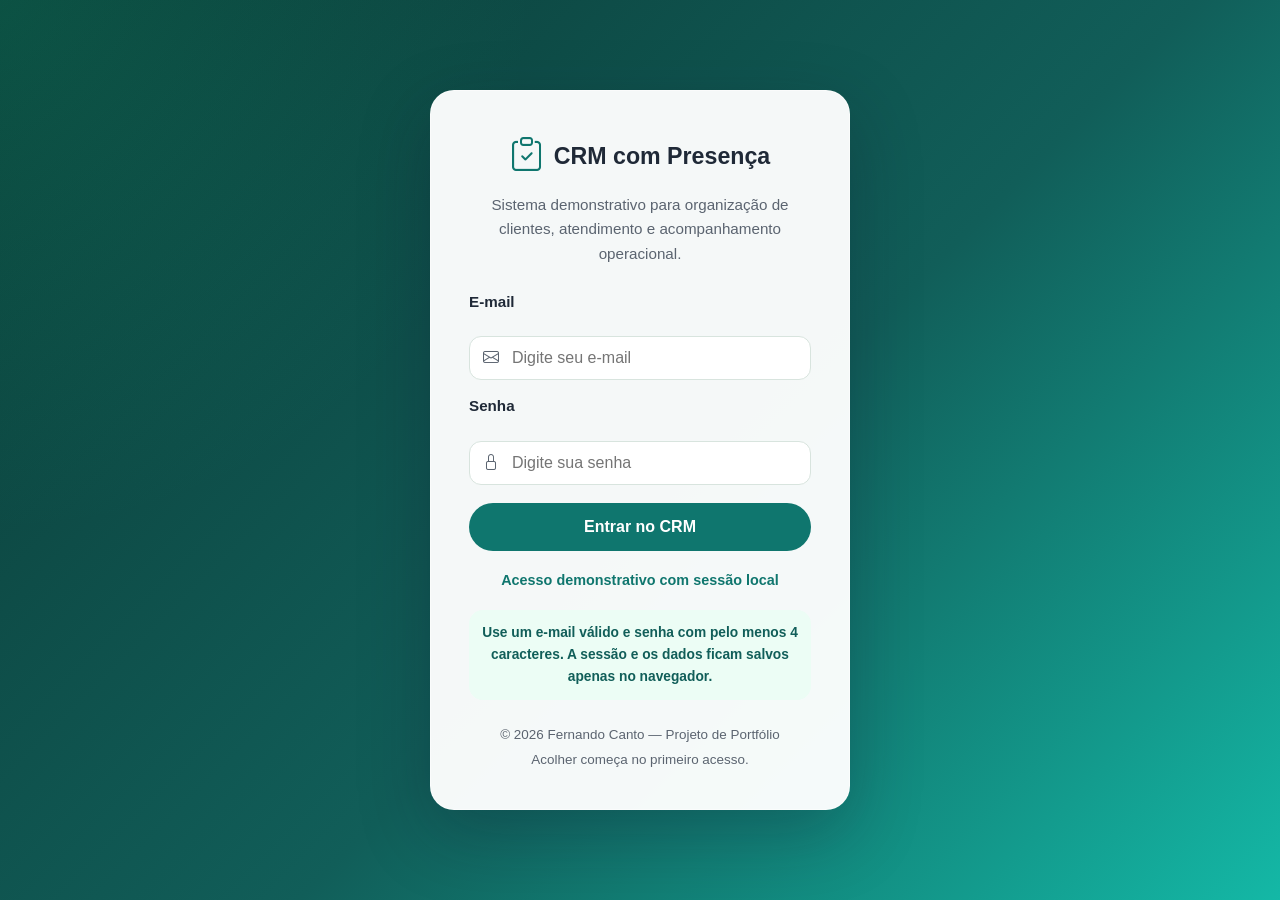
==== commit 73327db7: "Conecta dashboard aos dados do CRM" ====
--- a/index.html
+++ b/index.html
@@ -11,10 +11,12 @@
   <header>
     <nav>
       <ul class="menu">
+        <li id="user-info"></li>
         <li><i class="bi bi-house"></i> <a href="index.html">Home</a></li>
         <li><i class="bi bi-plus-square"></i> <a href="cadastrar-cliente.html">Cadastrar Cliente</a></li>
         <li><i class="bi bi-list-ul"></i> <a href="lista_clientes.html">Lista de Clientes</a></li>
         <li><i class="bi bi-chat-dots"></i> <a href="presenca-em-cada-resposta.html">Presença em Cada Resposta</a></li>
+        <li><i class="bi bi-box-arrow-right"></i> <a href="login_home.html" id="logoutBtn">Sair</a></li>
       </ul>
     </nav>
   </header>
@@ -28,33 +30,35 @@
     <section class="cards-informativos">
       <article class="card">
         <i class="bi bi-people"></i>
-        <h2>Clientes atendidos hoje</h2>
-        <p>3 atendimentos registrados</p>
+        <h2>Clientes cadastrados</h2>
+        <p data-dashboard="total">Carregando...</p>
       </article>
 
       <article class="card">
         <i class="bi bi-person-plus"></i>
         <h2>Último cliente cadastrado</h2>
-        <p>Carla Souza — 11h45</p>
+        <p data-dashboard="last">Carregando...</p>
       </article>
 
       <article class="card">
         <i class="bi bi-calendar-event"></i>
-        <h2>Próximo atendimento</h2>
-        <p>João Pereira — 14h00</p>
+        <h2>Próximo acompanhamento</h2>
+        <p data-dashboard="next">Carregando...</p>
       </article>
 
       <article class="card">
         <i class="bi bi-exclamation-circle"></i>
         <h2>Pendências abertas</h2>
-        <p>2 pendências em acompanhamento</p>
+        <p data-dashboard="pending">Carregando...</p>
       </article>
     </section>
   </main>
 
   <footer>
     <p>© 2026 Fernando Canto — Projeto de Portfólio</p>
-    <p>Versão demonstrativa com dados fictícios.</p>
+    <p>Versão demonstrativa com dados fictícios salvos no navegador.</p>
   </footer>
+  <script src="js/crm.js"></script>
+  <script>window.crm.setupDashboard();</script>
 </body>
 </html>
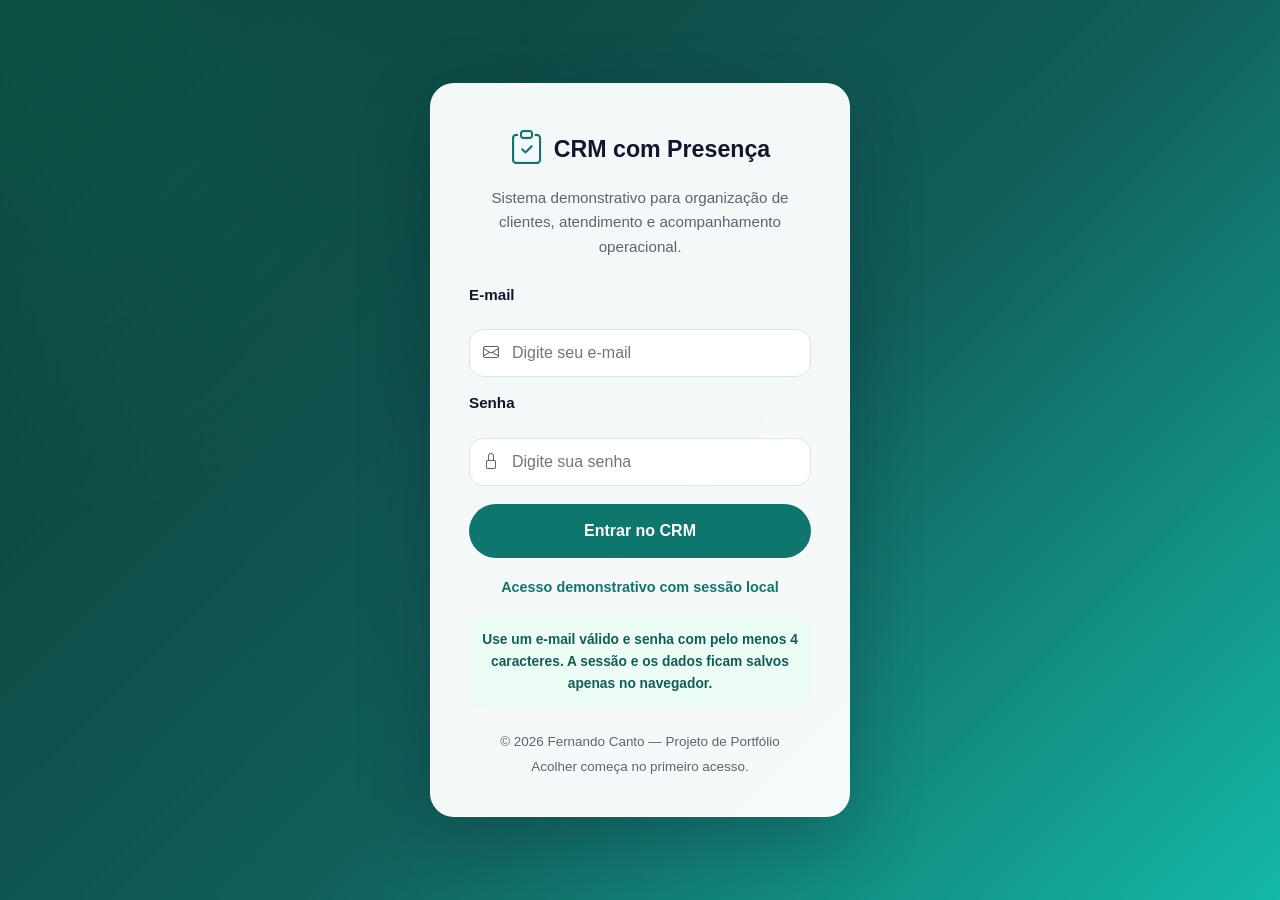
==== commit a1ad739d: "Fortalece dashboard do CRM" ====
--- a/index.html
+++ b/index.html
@@ -52,6 +52,18 @@
         <p data-dashboard="pending">Carregando...</p>
       </article>
     </section>
+
+    <section class="dashboard-extra">
+      <div class="extra-box">
+        <h2>Ações rápidas</h2>
+        <p class="info-text">Acesse rapidamente as principais áreas do sistema demonstrativo.</p>
+        <div class="quick-actions">
+          <a href="cadastrar-cliente.html" class="quick-btn">Novo cliente</a>
+          <a href="lista_clientes.html" class="quick-btn">Ver lista</a>
+          <a href="presenca-em-cada-resposta.html" class="quick-btn">Conceito do projeto</a>
+        </div>
+      </div>
+    </section>
   </main>
 
   <footer>
--- a/CSS/style.css
+++ b/CSS/style.css
@@ -1,16 +1,21 @@
 :root {
-  --bg: #f5f8f6;
+  --bg: #f4f8f6;
   --surface: #ffffff;
-  --surface-alt: #eef7f3;
-  --text: #1f2937;
+  --surface-soft: #f8fcfa;
+  --surface-alt: #edf7f2;
+  --text: #0f172a;
   --muted: #5b6470;
   --primary: #0f766e;
   --primary-dark: #115e59;
+  --primary-light: #dff4ec;
   --success: #15803d;
   --warning: #b45309;
-  --border: #d8e4de;
+  --danger: #b91c1c;
+  --border: #d9e7df;
   --shadow: 0 18px 45px rgba(15, 23, 42, 0.08);
-  --radius: 18px;
+  --radius: 22px;
+  --radius-sm: 14px;
+  --max-width: 1280px;
 }
 
 * {
@@ -27,8 +32,8 @@
   min-height: 100vh;
   font-family: "Segoe UI", Arial, sans-serif;
   background:
-    radial-gradient(circle at top left, rgba(15, 118, 110, 0.08), transparent 34%),
-    var(--bg);
+    radial-gradient(circle at top left, rgba(15, 118, 110, 0.07), transparent 35%),
+    linear-gradient(180deg, #f7fbf9 0%, var(--bg) 100%);
   color: var(--text);
   line-height: 1.6;
   display: flex;
@@ -38,7 +43,7 @@
 a {
   color: var(--primary);
   text-decoration: none;
-  font-weight: 600;
+  font-weight: 700;
 }
 
 a:hover {
@@ -55,16 +60,16 @@
 }
 
 nav {
-  width: min(100% - 32px, 1120px);
+  width: min(100% - 32px, var(--max-width));
   margin: 0 auto;
 }
 
 .menu {
-  min-height: 72px;
+  min-height: 78px;
   display: flex;
   align-items: center;
   justify-content: center;
-  gap: 18px;
+  gap: 22px;
   list-style: none;
   flex-wrap: wrap;
 }
@@ -75,6 +80,7 @@
   gap: 8px;
   color: var(--muted);
   font-size: 0.95rem;
+  font-weight: 700;
 }
 
 .menu i {
@@ -84,71 +90,85 @@
 
 .menu a {
   color: var(--muted);
-  font-weight: 700;
+  font-weight: 800;
 }
 
 .menu a:hover {
   color: var(--primary);
 }
 
-#user-info,
-#logoutBtn {
-  display: none !important;
+#user-info {
+  background: var(--primary-light);
+  color: var(--primary-dark);
+  padding: 8px 14px;
+  border-radius: 999px;
+  font-weight: 900;
+  font-size: 0.85rem;
+}
+
+#user-info:empty {
+  display: none;
 }
 
 main {
-  width: min(100% - 32px, 920px);
-  margin: 42px auto;
+  width: min(100% - 32px, var(--max-width));
+  margin: 34px auto 40px;
+  min-height: calc(100vh - 190px);
   background: var(--surface);
-  padding: 34px;
+  padding: 40px;
   border: 1px solid var(--border);
   border-radius: var(--radius);
   box-shadow: var(--shadow);
 }
 
 h1,
+h2,
+h3 {
+  color: var(--text);
+  line-height: 1.15;
+}
+
+h1 {
+  font-size: clamp(2rem, 4vw, 3.4rem);
+  letter-spacing: -0.05em;
+  margin-bottom: 14px;
+}
+
 h2 {
-  color: var(--text);
-  line-height: 1.2;
-}
-
-h1 {
-  font-size: clamp(1.8rem, 4vw, 2.5rem);
-  letter-spacing: -0.04em;
-  margin-bottom: 14px;
-}
-
-h2 {
-  font-size: 1.25rem;
-  margin: 28px 0 12px;
+  font-size: 1.4rem;
+  margin-bottom: 10px;
 }
 
 main > p,
 .boas-vindas p,
-.apresentacao p {
-  color: var(--muted);
-  margin-bottom: 10px;
+.apresentacao p,
+.section-text,
+.info-text,
+.concept-card p,
+.concept-box li {
+  color: var(--muted);
+  font-size: 1rem;
 }
 
 .boas-vindas {
-  margin-bottom: 26px;
+  margin-bottom: 30px;
 }
 
 .boas-vindas::after {
-  content: "Versão demonstrativa com dados fictícios para fins de portfólio.";
+  content: "Versão demonstrativa com dados fictícios salvos no navegador.";
   display: inline-flex;
-  margin-top: 16px;
-  padding: 8px 12px;
+  margin-top: 18px;
+  padding: 10px 14px;
   border-radius: 999px;
-  background: #ecfdf5;
+  background: var(--primary-light);
   color: #166534;
   font-size: 0.86rem;
-  font-weight: 800;
+  font-weight: 900;
 }
 
 .cards-informativos {
   display: grid;
-  grid-template-columns: repeat(2, 1fr);
+  grid-template-columns: repeat(4, 1fr);
   gap: 18px;
   margin-top: 28px;
 }
@@ -156,38 +176,86 @@
 .card {
   background: var(--surface);
   border: 1px solid var(--border);
-  border-radius: 16px;
-  padding: 22px;
-  min-height: 160px;
+  border-radius: 18px;
+  padding: 24px;
+  min-height: 180px;
   display: flex;
   flex-direction: column;
   justify-content: space-between;
-  box-shadow: 0 10px 28px rgba(15, 23, 42, 0.05);
+  box-shadow: 0 12px 28px rgba(15, 23, 42, 0.05);
+  transition: transform 0.2s ease, box-shadow 0.2s ease;
+}
+
+.card:hover {
+  transform: translateY(-2px);
+  box-shadow: 0 16px 34px rgba(15, 23, 42, 0.08);
 }
 
 .card i {
-  font-size: 1.4rem;
+  font-size: 1.5rem;
   color: var(--primary);
   margin-bottom: 18px;
 }
 
 .card h2 {
-  color: var(--primary);
-  font-size: 1.15rem;
+  color: var(--primary-dark);
+  font-size: 1.1rem;
   margin: 0 0 12px;
   letter-spacing: -0.02em;
 }
 
 .card p {
   color: var(--text);
-  font-weight: 600;
-}
-
-form {
+  font-weight: 700;
+}
+
+.dashboard-extra {
+  margin-top: 28px;
+}
+
+.extra-box {
+  background: var(--surface-soft);
+  border: 1px solid var(--border);
+  border-radius: 18px;
+  padding: 24px;
+}
+
+.quick-actions {
+  display: flex;
+  flex-wrap: wrap;
+  gap: 12px;
+  margin-top: 16px;
+}
+
+.quick-btn {
+  display: inline-flex;
+  align-items: center;
+  justify-content: center;
+  padding: 10px 16px;
+  border-radius: 999px;
+  background: var(--primary);
+  color: #ffffff;
+  font-weight: 800;
+}
+
+.quick-btn:hover {
+  background: var(--primary-dark);
+  color: #ffffff;
+}
+
+form,
+.filters-bar {
   display: grid;
   grid-template-columns: 1fr 1fr;
   gap: 22px;
-  margin-top: 24px;
+  margin-top: 28px;
+}
+
+.filters-bar {
+  padding: 20px;
+  border: 1px solid var(--border);
+  border-radius: 18px;
+  background: var(--surface-soft);
 }
 
 .form-group {
@@ -197,7 +265,7 @@
 
 .form-group label,
 .login-form label {
-  font-weight: 800;
+  font-weight: 900;
   margin-bottom: 8px;
   color: var(--text);
   font-size: 0.95rem;
@@ -208,9 +276,9 @@
 .form-group textarea,
 .input-wrapper input {
   width: 100%;
-  padding: 12px 14px;
-  border: 1px solid var(--border);
-  border-radius: 12px;
+  padding: 14px 16px;
+  border: 1px solid var(--border);
+  border-radius: 14px;
   font-size: 1rem;
   background: #ffffff;
   color: var(--text);
@@ -228,17 +296,17 @@
 
 textarea {
   resize: vertical;
-  min-height: 120px;
+  min-height: 140px;
 }
 
 button {
   grid-column: span 2;
-  min-height: 48px;
+  min-height: 54px;
   padding: 12px 18px;
   background: var(--primary);
   color: #ffffff;
   font-size: 1rem;
-  font-weight: 800;
+  font-weight: 900;
   border: none;
   border-radius: 999px;
   cursor: pointer;
@@ -250,39 +318,89 @@
   transform: translateY(-1px);
 }
 
+.form-feedback {
+  grid-column: span 2;
+  padding: 12px 14px;
+  border-radius: 14px;
+  font-weight: 800;
+}
+
+.form-feedback.success {
+  background: #ecfdf5;
+  color: #166534;
+}
+
+.form-feedback.error {
+  background: #fef2f2;
+  color: var(--danger);
+}
+
 .tabela-clientes {
   width: 100%;
   border-collapse: collapse;
-  margin-top: 24px;
+  margin-top: 22px;
   background: #ffffff;
   border: 1px solid var(--border);
-  border-radius: 16px;
+  border-radius: 18px;
   overflow: hidden;
   box-shadow: 0 10px 28px rgba(15, 23, 42, 0.05);
 }
 
+.tabela-clientes thead {
+  background: #dff0e9;
+}
+
 .tabela-clientes th {
-  background: #ecfdf5;
   color: var(--primary-dark);
   text-align: left;
-  padding: 14px;
+  padding: 16px 14px;
   font-size: 0.9rem;
+  font-weight: 900;
 }
 
 .tabela-clientes td {
-  padding: 14px;
+  padding: 16px 14px;
   border-top: 1px solid var(--border);
-  font-size: 0.92rem;
-  color: var(--muted);
+  font-size: 0.95rem;
+  color: var(--muted);
+  vertical-align: top;
+}
+
+.table-actions {
+  display: flex;
+  flex-wrap: wrap;
+  gap: 8px;
+}
+
+.table-actions a,
+.table-actions button,
+.detail-actions a {
+  display: inline-flex;
+  align-items: center;
+  gap: 6px;
+  min-height: 36px;
+  padding: 8px 12px;
+  border-radius: 999px;
+  border: 1px solid var(--border);
+  background: #ffffff;
+  color: var(--primary);
+  font-size: 0.85rem;
+  font-weight: 900;
+  cursor: pointer;
+}
+
+.table-actions button {
+  grid-column: auto;
+  color: var(--danger);
 }
 
 .status.ativo,
 .status.pendente {
   display: inline-flex;
-  padding: 5px 10px;
+  padding: 6px 12px;
   border-radius: 999px;
-  font-weight: 800;
-  font-size: 0.8rem;
+  font-weight: 900;
+  font-size: 0.82rem;
 }
 
 .status.ativo {
@@ -298,23 +416,70 @@
 blockquote {
   font-style: italic;
   border-left: 4px solid var(--primary);
-  padding: 18px 0 18px 18px;
+  padding: 18px 20px;
   margin: 28px 0 0;
   color: var(--text);
-  background: #f5f8f6;
+  background: #f4fbf8;
   border-radius: 0 12px 12px 0;
 }
 
 .voltar {
-  display: inline-block;
+  display: inline-flex;
+  align-items: center;
+  gap: 6px;
   margin-top: 24px;
+}
+
+.detail-actions {
+  display: flex;
+  gap: 10px;
+  flex-wrap: wrap;
+  margin-top: 22px;
+}
+
+.concept-hero {
+  margin-bottom: 28px;
+  max-width: 980px;
+}
+
+.concept-grid {
+  display: grid;
+  grid-template-columns: repeat(3, 1fr);
+  gap: 18px;
+  margin-bottom: 28px;
+}
+
+.concept-card,
+.concept-box {
+  background: var(--surface-soft);
+  border: 1px solid var(--border);
+  border-radius: 18px;
+  padding: 24px;
+}
+
+.concept-card h2,
+.concept-box h2 {
+  margin-bottom: 12px;
+  color: var(--primary-dark);
+}
+
+.concept-box ul {
+  padding-left: 18px;
+}
+
+.concept-box li + li {
+  margin-top: 8px;
+}
+
+.concept-quote blockquote {
+  margin-top: 28px;
 }
 
 footer {
   margin-top: auto;
-  padding: 22px 16px;
+  padding: 24px 16px;
   text-align: center;
-  font-size: 0.9rem;
+  font-size: 0.92rem;
   color: var(--muted);
   background: #ffffff;
   border-top: 1px solid var(--border);
@@ -338,6 +503,7 @@
 body.login-page main.container {
   width: 100%;
   max-width: 420px;
+  min-height: auto;
   margin: 0 auto;
   padding: 0;
   background: transparent;
@@ -371,7 +537,7 @@
 }
 
 .titulo-logo {
-  font-weight: 800;
+  font-weight: 900;
 }
 
 .login-subtitle {
@@ -424,7 +590,7 @@
   background: #ecfdf5;
   color: var(--primary-dark);
   font-size: 0.86rem;
-  font-weight: 700;
+  font-weight: 800;
 }
 
 body.login-page footer {
@@ -439,16 +605,26 @@
   font-size: 0.84rem;
 }
 
-@media (max-width: 760px) {
+@media (max-width: 1024px) {
+  .cards-informativos {
+    grid-template-columns: repeat(2, 1fr);
+  }
+
+  .concept-grid {
+    grid-template-columns: 1fr;
+  }
+}
+
+@media (max-width: 768px) {
   nav {
-    width: min(100% - 24px, 1120px);
+    width: min(100% - 24px, var(--max-width));
   }
 
   .menu {
     justify-content: flex-start;
     align-items: flex-start;
-    gap: 12px;
-    padding: 14px 0;
+    gap: 14px;
+    padding: 16px 0;
   }
 
   .menu li {
@@ -456,19 +632,21 @@
   }
 
   main {
-    width: min(100% - 24px, 920px);
-    margin: 24px auto;
+    width: min(100% - 24px, var(--max-width));
     padding: 24px;
+    margin: 24px auto 32px;
   }
 
   .cards-informativos,
-  form {
+  form,
+  .filters-bar {
     grid-template-columns: 1fr;
   }
 
   .form-group[style],
   textarea,
-  button {
+  button,
+  .form-feedback {
     grid-column: auto !important;
   }
 
